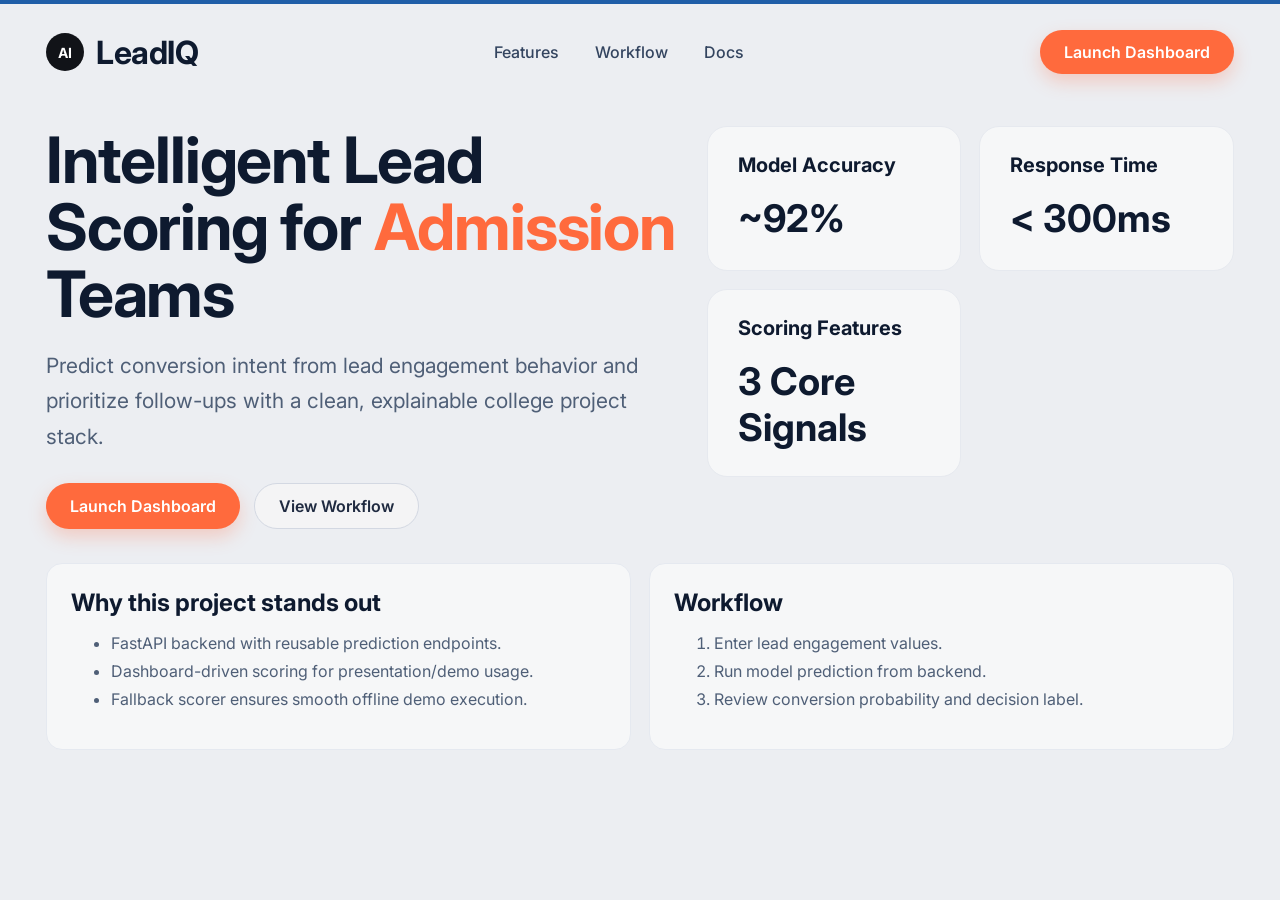
==== frontend/index.html @ f713e399 "Redesign frontend with professional UI and improved dashboard output" ====
<!DOCTYPE html>
<html lang="en">
<head>
  <meta charset="UTF-8" />
  <meta name="viewport" content="width=device-width, initial-scale=1.0" />
  <title>Intelligent Lead Scoring</title>
  <link rel="preconnect" href="https://fonts.googleapis.com" />
  <link rel="preconnect" href="https://fonts.gstatic.com" crossorigin />
  <link href="https://fonts.googleapis.com/css2?family=Inter:wght@400;500;600;700;800&display=swap" rel="stylesheet" />
  <link rel="stylesheet" href="/frontend/styles.css" />
</head>
<body class="light-bg">
  <div class="top-line"></div>
  <main class="page-wrap">
    <header class="nav">
      <div class="brand">
        <span class="brand-icon">AI</span>
        <span class="brand-name">LeadIQ</span>
      </div>
      <nav class="menu">
        <a href="#features">Features</a>
        <a href="#workflow">Workflow</a>
        <a href="/docs">Docs</a>
      </nav>
      <a class="btn btn-primary" href="/ui/dashboard">Launch Dashboard</a>
    </header>

    <section class="hero-grid">
      <div class="hero-left">
        <h1>
          Intelligent Lead
          <br />
          Scoring for <span class="accent">Admission</span>
          <br />
          Teams
        </h1>
        <p>
          Predict conversion intent from lead engagement behavior and prioritize
          follow-ups with a clean, explainable college project stack.
        </p>
        <div class="hero-actions">
          <a class="btn btn-primary" href="/ui/dashboard">Launch Dashboard</a>
          <a class="btn btn-secondary" href="#workflow">View Workflow</a>
        </div>
      </div>

      <div class="hero-right">
        <article class="metric-card">
          <h3>Model Accuracy</h3>
          <strong>~92%</strong>
        </article>
        <article class="metric-card">
          <h3>Response Time</h3>
          <strong>&lt; 300ms</strong>
        </article>
        <article class="metric-card">
          <h3>Scoring Features</h3>
          <strong>3 Core Signals</strong>
        </article>
      </div>
    </section>

    <section class="info-grid" id="features">
      <article class="surface-card">
        <h2>Why this project stands out</h2>
        <ul>
          <li>FastAPI backend with reusable prediction endpoints.</li>
          <li>Dashboard-driven scoring for presentation/demo usage.</li>
          <li>Fallback scorer ensures smooth offline demo execution.</li>
        </ul>
      </article>
      <article class="surface-card" id="workflow">
        <h2>Workflow</h2>
        <ol>
          <li>Enter lead engagement values.</li>
          <li>Run model prediction from backend.</li>
          <li>Review conversion probability and decision label.</li>
        </ol>
      </article>
    </section>
  </main>
</body>
</html>
---- frontend/styles.css ----
:root {
  --bg: #eceef2;
  --line: #1f5ea8;
  --surface: #ffffff;
  --text: #0e1a2f;
  --muted: #4f5f77;
  --primary: #ff6a3d;
  --primary-dark: #e35a31;
  --border: #d9dde6;
  --terminal: #181a1f;
}

* { box-sizing: border-box; }

html, body {
  margin: 0;
  padding: 0;
  font-family: 'Inter', sans-serif;
  color: var(--text);
  background: var(--bg);
}

.top-line {
  width: 100%;
  height: 4px;
  background: var(--line);
}

.page-wrap {
  max-width: 1260px;
  margin: 0 auto;
  padding: 26px 36px 38px;
}

.nav {
  display: flex;
  align-items: center;
  justify-content: space-between;
  margin-bottom: 52px;
}

.brand { display: flex; align-items: center; gap: 12px; }
.brand-icon {
  width: 38px;
  height: 38px;
  border-radius: 50%;
  background: #111318;
  color: #fff;
  display: grid;
  place-items: center;
  font-size: 14px;
  font-weight: 700;
}
.brand-name { font-size: 32px; font-weight: 700; letter-spacing: -0.4px; }

.menu { display: flex; gap: 36px; }
.menu a {
  color: #33445f;
  text-decoration: none;
  font-weight: 500;
}

.btn {
  border: none;
  text-decoration: none;
  border-radius: 999px;
  padding: 12px 24px;
  font-weight: 600;
  display: inline-flex;
  align-items: center;
  justify-content: center;
  cursor: pointer;
  transition: all .2s ease;
}

.btn-primary {
  background: var(--primary);
  color: #fff;
  box-shadow: 0 8px 18px rgba(255, 106, 61, 0.26);
}
.btn-primary:hover { background: var(--primary-dark); }

.btn-secondary {
  background: #f4f4f5;
  color: #1f2a40;
  border: 1px solid #d3d8e2;
}

.hero-grid {
  display: grid;
  grid-template-columns: 1.2fr 1fr;
  gap: 28px;
  margin-bottom: 34px;
}

.hero-left h1 {
  margin: 0 0 20px;
  font-size: clamp(2.25rem, 5vw, 4.15rem);
  line-height: 1.05;
  letter-spacing: -1.2px;
}

.accent { color: var(--primary); }

.hero-left p {
  margin: 0;
  font-size: 21px;
  line-height: 1.7;
  color: var(--muted);
  max-width: 770px;
}

.hero-actions {
  margin-top: 28px;
  display: flex;
  gap: 14px;
}

.hero-right {
  display: grid;
  grid-template-columns: 1fr 1fr;
  gap: 18px;
  align-content: start;
}

.metric-card {
  background: #f6f7f8;
  border-radius: 20px;
  border: 1px solid #e6e9ef;
  padding: 26px 30px;
  min-height: 145px;
}
.metric-card h3 {
  margin: 0 0 18px;
  font-size: 20px;
  font-weight: 700;
}
.metric-card strong {
  font-size: 38px;
  font-weight: 700;
}

.metric-card:nth-child(3) { grid-column: 1 / 2; }

.info-grid {
  display: grid;
  grid-template-columns: 1fr 1fr;
  gap: 18px;
}

.surface-card {
  background: #f6f7f8;
  border: 1px solid #e5e9f0;
  border-radius: 16px;
  padding: 24px;
}
.surface-card h2 { margin: 0 0 12px; }
.surface-card li { color: var(--muted); margin-bottom: 8px; }

/* Dashboard */
.dashboard-nav { margin-bottom: 20px; }
.pill {
  background: #ffffff;
  color: #000;
  border-radius: 999px;
  text-decoration: none;
  padding: 10px 18px;
  border: 1px solid #dfe2e9;
  font-weight: 700;
  box-shadow: 0 8px 14px rgba(26, 37, 58, 0.08);
}

.dashboard-shell {
  background: #f7f7f8;
  border: 1px solid #e2e5eb;
  border-radius: 24px;
  padding: 36px;
  display: grid;
  grid-template-columns: 1fr 1.02fr;
  gap: 30px;
}

.heading-row {
  display: flex;
  align-items: center;
  gap: 14px;
}

.heading-row h1 {
  margin: 0;
  font-size: 38px;
  letter-spacing: -0.6px;
}

.live-badge {
  background: #ffe6dd;
  color: var(--primary);
  border-radius: 999px;
  padding: 7px 13px;
  font-size: 16px;
  font-weight: 600;
}

.left-panel > p {
  color: var(--muted);
  margin: 12px 0 20px;
  max-width: 640px;
  font-size: 18px;
}

.upload-box {
  border: 2px dashed var(--primary);
  border-radius: 22px;
  padding: 28px;
  background: #fff;
}

.upload-icon {
  text-align: center;
  font-size: 34px;
  color: var(--primary);
  margin-bottom: 8px;
}

.upload-box h2 {
  margin: 0;
  text-align: center;
  font-size: 30px;
}

.upload-box p {
  text-align: center;
  color: var(--muted);
  margin: 10px 0 20px;
  font-size: 18px;
}

.form-stack {
  display: grid;
  gap: 12px;
  margin-bottom: 18px;
}

.form-stack label {
  display: grid;
  gap: 8px;
  font-size: 16px;
  font-weight: 600;
}

.form-stack input {
  width: 100%;
  border: 1px solid #d3d9e4;
  background: #fdfdfd;
  border-radius: 12px;
  padding: 12px 14px;
  font-size: 15px;
}

.btn-block { width: 100%; font-size: 18px; padding: 14px 18px; }

.right-panel {
  border-radius: 18px;
  overflow: hidden;
  background: var(--terminal);
  min-height: 560px;
}

.terminal-head {
  background: #23252b;
  display: flex;
  justify-content: space-between;
  align-items: center;
  padding: 10px 14px;
}

.dots { display: flex; gap: 8px; }
.dots span {
  width: 10px;
  height: 10px;
  border-radius: 50%;
}
.dots span:nth-child(1) { background: #ff5f57; }
.dots span:nth-child(2) { background: #febb2e; }
.dots span:nth-child(3) { background: #28c840; }

.terminal-head p { color: #98a0ad; margin: 0; font-size: 14px; }

.terminal-body {
  padding: 28px;
  color: #d7dce5;
  min-height: 510px;
}

.muted-center {
  text-align: center;
  color: #5b6576;
  margin-top: 150px;
}

.result-grid {
  display: grid;
  grid-template-columns: 1fr 1fr;
  gap: 12px;
}

.result-item {
  background: #20242c;
  border: 1px solid #2f3641;
  border-radius: 12px;
  padding: 12px;
}

.result-item span {
  color: #98a1b1;
  font-size: 12px;
  text-transform: uppercase;
  letter-spacing: 0.5px;
}

.result-item strong {
  display: block;
  margin-top: 8px;
  font-size: 16px;
  color: #f2f4f8;
  word-break: break-word;
}

.full-width { grid-column: 1 / -1; }
.hidden { display: none; }

@media (max-width: 980px) {
  .nav { flex-wrap: wrap; gap: 12px; }
  .menu { order: 3; width: 100%; justify-content: center; }
  .hero-grid,
  .info-grid,
  .dashboard-shell { grid-template-columns: 1fr; }
  .hero-right { grid-template-columns: 1fr; }
  .metric-card:nth-child(3) { grid-column: auto; }
}
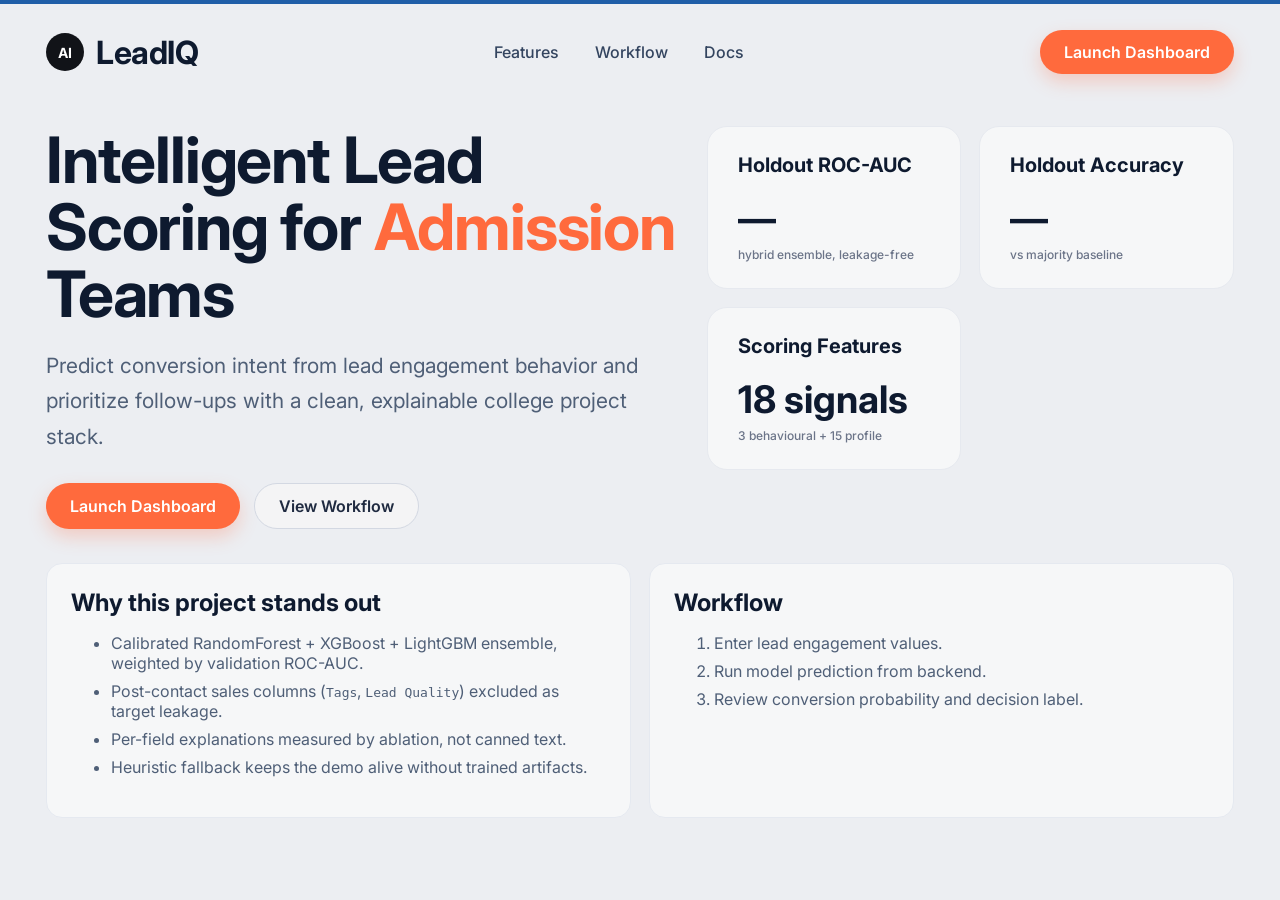
==== commit 2a2317f9: "Add the MCP server, deployment tooling and rewritten docs Lead triage is a conversation -- "who shou" ====
--- a/frontend/index.html
+++ b/frontend/index.html
@@ -7,7 +7,7 @@
   <link rel="preconnect" href="https://fonts.googleapis.com" />
   <link rel="preconnect" href="https://fonts.gstatic.com" crossorigin />
   <link href="https://fonts.googleapis.com/css2?family=Inter:wght@400;500;600;700;800&display=swap" rel="stylesheet" />
-  <link rel="stylesheet" href="/frontend/styles.css" />
+  <link rel="stylesheet" href="/frontend/styles.css?v=2.0.0" />
 </head>
 <body class="light-bg">
   <div class="top-line"></div>
@@ -46,16 +46,19 @@
 
       <div class="hero-right">
         <article class="metric-card">
-          <h3>Model Accuracy</h3>
-          <strong>~92%</strong>
+          <h3>Holdout ROC-AUC</h3>
+          <strong id="statAuc">—</strong>
+          <p class="metric-note">hybrid ensemble, leakage-free</p>
         </article>
         <article class="metric-card">
-          <h3>Response Time</h3>
-          <strong>&lt; 300ms</strong>
+          <h3>Holdout Accuracy</h3>
+          <strong id="statAcc">—</strong>
+          <p class="metric-note" id="statBaseline">vs majority baseline</p>
         </article>
         <article class="metric-card">
           <h3>Scoring Features</h3>
-          <strong>3 Core Signals</strong>
+          <strong id="statFeatures">18 signals</strong>
+          <p class="metric-note">3 behavioural + 15 profile</p>
         </article>
       </div>
     </section>
@@ -64,9 +67,10 @@
       <article class="surface-card">
         <h2>Why this project stands out</h2>
         <ul>
-          <li>FastAPI backend with reusable prediction endpoints.</li>
-          <li>Dashboard-driven scoring for presentation/demo usage.</li>
-          <li>Fallback scorer ensures smooth offline demo execution.</li>
+          <li>Calibrated RandomForest + XGBoost + LightGBM ensemble, weighted by validation ROC-AUC.</li>
+          <li>Post-contact sales columns (<code>Tags</code>, <code>Lead Quality</code>) excluded as target leakage.</li>
+          <li>Per-field explanations measured by ablation, not canned text.</li>
+          <li>Heuristic fallback keeps the demo alive without trained artifacts.</li>
         </ul>
       </article>
       <article class="surface-card" id="workflow">
@@ -79,5 +83,22 @@
       </article>
     </section>
   </main>
+
+  <script>
+    fetch("/metrics")
+      .then((response) => response.json())
+      .then((data) => {
+        const hybrid = data.metrics && data.metrics.hybrid_ensemble;
+        if (!hybrid) return;
+        document.getElementById("statAuc").textContent = hybrid.roc_auc.toFixed(3);
+        document.getElementById("statAcc").textContent = (hybrid.accuracy * 100).toFixed(1) + "%";
+        const baseline = data.dataset && data.dataset.majority_class_accuracy;
+        if (baseline) {
+          document.getElementById("statBaseline").textContent =
+            "vs " + (baseline * 100).toFixed(1) + "% majority baseline";
+        }
+      })
+      .catch(() => {});
+  </script>
 </body>
 </html>
--- a/frontend/styles.css
+++ b/frontend/styles.css
@@ -338,3 +338,188 @@
   .hero-right { grid-template-columns: 1fr; }
   .metric-card:nth-child(3) { grid-column: auto; }
 }
+
+/* ---------- Added: score hero, per-model scores, contributions ---------- */
+
+.pill-muted {
+  background: #eef1f6;
+  color: #55607a;
+  font-weight: 500;
+  margin-left: auto;
+}
+
+.dashboard-nav {
+  display: flex;
+  align-items: center;
+  gap: 12px;
+}
+
+.section-divider {
+  margin-top: 26px;
+  padding-top: 20px;
+  border-top: 1px solid #e6e9f0;
+}
+
+.section-divider small,
+.form-stack label small {
+  font-weight: 400;
+  color: #7b8398;
+}
+
+.form-stack select {
+  width: 100%;
+  margin-top: 6px;
+  padding: 11px 12px;
+  border: 1px solid #dfe3ec;
+  border-radius: 10px;
+  background: #fff;
+  font: inherit;
+  font-size: 14px;
+  color: #1c2233;
+}
+
+.form-stack select:focus {
+  outline: none;
+  border-color: #e2703a;
+  box-shadow: 0 0 0 3px rgba(226, 112, 58, 0.15);
+}
+
+.button-row {
+  display: flex;
+  flex-direction: column;
+  gap: 10px;
+  margin-top: 22px;
+}
+
+.score-hero {
+  text-align: center;
+  padding: 20px 16px 24px;
+  border-bottom: 1px solid #2a2f3d;
+  margin-bottom: 18px;
+}
+
+.score-hero > span {
+  display: block;
+  font-size: 12px;
+  text-transform: uppercase;
+  letter-spacing: 0.08em;
+  color: #8b93a7;
+}
+
+.score-hero strong {
+  display: block;
+  font-size: 46px;
+  font-weight: 800;
+  color: #f4f6fb;
+  margin: 6px 0 14px;
+}
+
+.score-hero em {
+  display: block;
+  margin-top: 10px;
+  font-style: normal;
+  font-size: 13px;
+  text-transform: capitalize;
+  color: #a8b0c4;
+}
+
+.score-bar {
+  height: 8px;
+  border-radius: 999px;
+  background: #2a2f3d;
+  overflow: hidden;
+}
+
+.score-fill {
+  height: 100%;
+  width: 0;
+  border-radius: 999px;
+  transition: width 0.4s ease;
+  background: #4ea87a;
+}
+
+.score-fill.neg { background: #d1685a; }
+
+.component-list,
+.contribution-list {
+  margin-top: 10px;
+  display: flex;
+  flex-direction: column;
+  gap: 8px;
+}
+
+.component-row {
+  display: flex;
+  justify-content: space-between;
+  align-items: center;
+  font-size: 13px;
+  color: #c3c9d8;
+  padding: 7px 10px;
+  background: #232734;
+  border-radius: 8px;
+}
+
+.component-row strong { color: #f4f6fb; }
+
+.contribution-row { margin-bottom: 4px; }
+
+.contribution-head {
+  display: flex;
+  justify-content: space-between;
+  align-items: baseline;
+  gap: 12px;
+  font-size: 13px;
+  color: #c3c9d8;
+  margin-bottom: 5px;
+}
+
+.contribution-head em {
+  font-style: normal;
+  color: #f4f6fb;
+}
+
+.contribution-head strong.pos { color: #6fce9f; }
+.contribution-head strong.neg { color: #f08b7c; }
+
+.contribution-bar {
+  height: 6px;
+  background: #232734;
+  border-radius: 999px;
+  overflow: hidden;
+}
+
+.contribution-fill {
+  height: 100%;
+  border-radius: 999px;
+}
+
+.contribution-fill.pos { background: #4ea87a; }
+.contribution-fill.neg { background: #d1685a; }
+
+.muted-small {
+  font-size: 13px;
+  color: #8b93a7;
+  margin: 6px 0 0;
+}
+
+.metric-note {
+  margin: 6px 0 0;
+  font-size: 12px;
+  color: #6b7488;
+  font-weight: 500;
+}
+
+.next-action {
+  margin-top: 8px;
+  font-size: 13px;
+  color: #c3c9d8;
+  padding: 10px 12px;
+  background: #232734;
+  border-radius: 8px;
+  line-height: 1.5;
+}
+
+.next-action strong {
+  color: #6fce9f;
+  text-transform: capitalize;
+}
